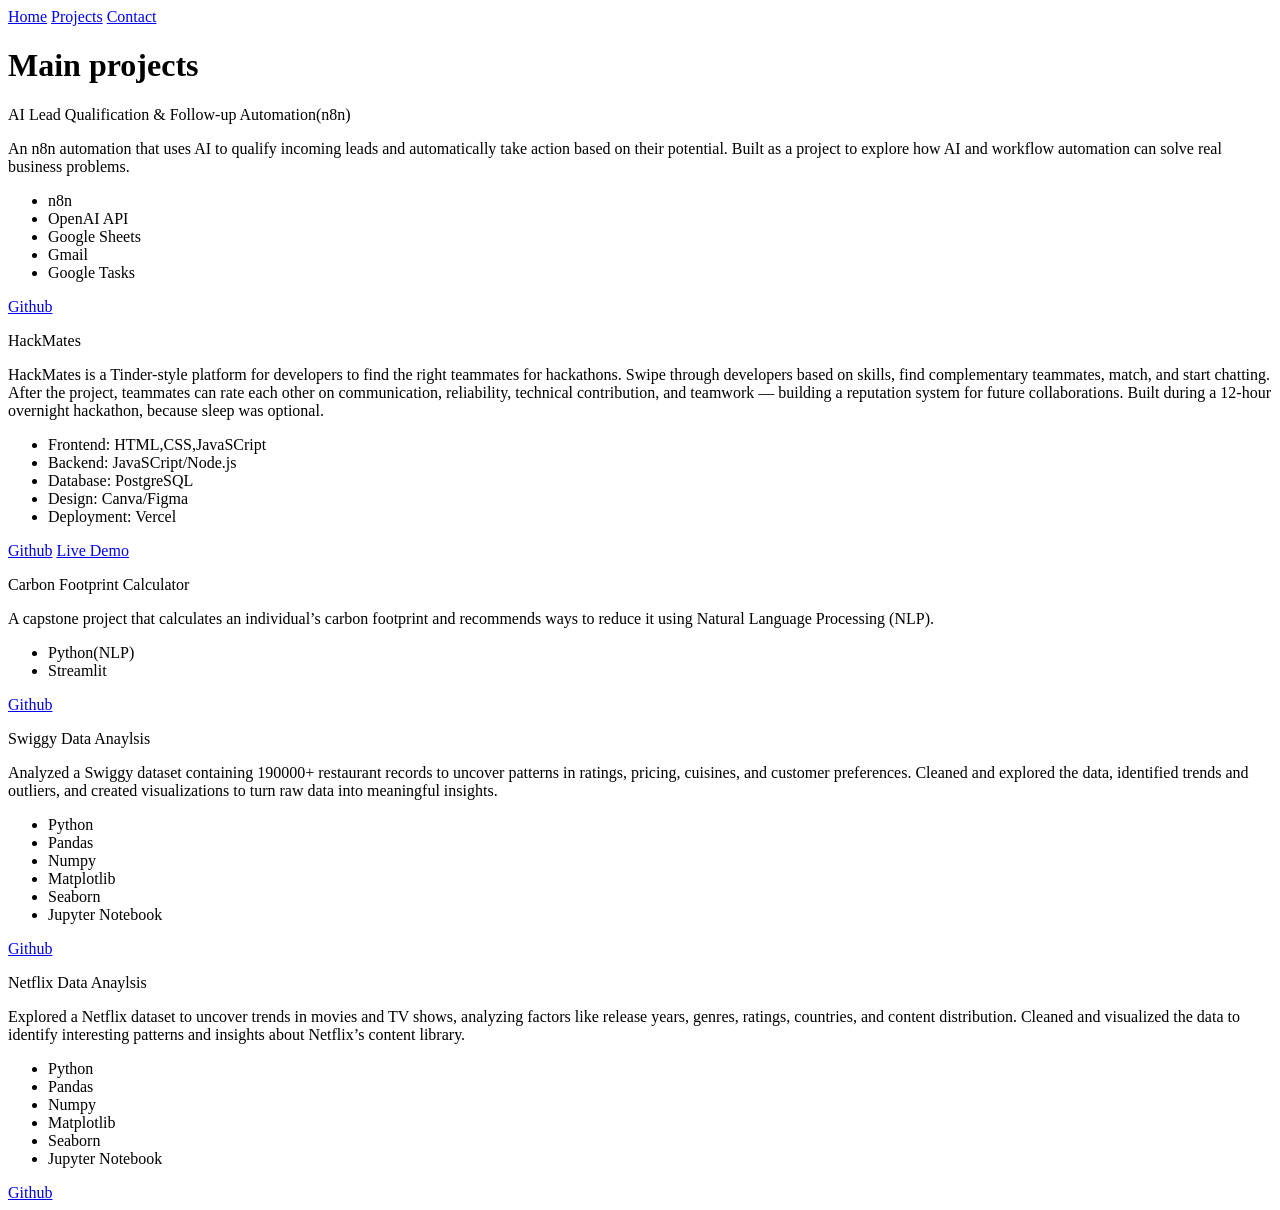
==== projects.html @ a15014ef "add projects page" ====
<!DOCTYPE html>
<html lang="en">
<head>
    <meta charset="UTF-8">
    <meta name="viewport" content="width=device-width, initial-scale=1.0">
    <title>Projects | Nirakar Naik</title>
    <link rel="stylesheet" href="style.css">
</head>
<body>
    <nav class="nav-bar">
        <a href="home.html">Home</a>
        <a href="projects.html" class="active">Projects</a>
        <a href="contact.html">Contact</a>
    </nav>

    <div class="projects-header">
        <h1 class="projects-title">Main projects</h1>
        <!-- <span class="scroll-hint">Scroll horizontally &rarr;</span> -->
    </div>

    <div class="projects">

            <div> 
                <p class="project-name">AI Lead Qualification & Follow-up Automation(n8n)</p>
                <p class="project-desc">An n8n automation that uses AI to qualify incoming leads and automatically take action based on their potential.
                    Built as a project to explore how AI and workflow automation can solve real business problems.
                </p>
                <p class="tech-stack">
                    <ul>
                        <li>n8n</li>
                        <li>OpenAI API</li>
                        <li>Google Sheets</li>
                        <li>Gmail</li>
                        <li>Google Tasks</li>
                    </ul>
                </p>
                <a href="https://github.com/NirakarNaik/n8n-Lead-Automation">Github</a>
            </div>
            
            
            <div>
                <p class="project-name">HackMates</p>
                <p class="project-desc">HackMates is a Tinder-style platform for developers to find the right teammates for hackathons.
                    Swipe through developers based on skills, find complementary teammates, match, and start chatting. After the project, teammates can rate each other on communication, reliability, technical contribution, and teamwork — building a reputation system for future collaborations.
                    Built during a 12-hour overnight hackathon, because sleep was optional.
                </p>
                <p class="tech-stack">
                    <ul>
                        <li>Frontend: HTML,CSS,JavaSCript</li>
                        <li>Backend: JavaSCript/Node.js</li>
                        <li>Database: PostgreSQL</li>
                        <li>Design: Canva/Figma</li>
                        <li>Deployment: Vercel</li>
                    </ul>
                </p>
                <a href="https://github.com/NirakarNaik/HackMates">Github</a>
                <a href="https://hack-mates-delta.vercel.app/">Live Demo</a>
            </div>
            
            <div>
                <p class="project-name">Carbon Footprint Calculator</p>
                <p class="project-desc">A capstone project that calculates an individual’s carbon footprint and recommends ways to reduce it using Natural Language Processing (NLP).
                </p>
                <p class="tech-stack">
                    <ul>
                        <li>Python(NLP)</li>
                        <li>Streamlit</li>

                    </ul>
                </p>
                <a href="https://github.com/NirakarNaik/Carbon-Footprint-Calculator">Github</a>
                <!-- <a href="https://hack-mates-delta.vercel.app/">Live Demo</a> -->
            </div>
            
            <div>
                <p class="project-name">Swiggy Data Anaylsis</p>
                <p class="project-desc">Analyzed a Swiggy dataset containing 190000+ restaurant records to uncover patterns in ratings, pricing, cuisines, and customer preferences.
                    Cleaned and explored the data, identified trends and outliers, and created visualizations to turn raw data into meaningful insights.

                <p class="tech-stack">
                    <ul>
                       <li>Python</li>
                       <li>Pandas</li>
                       <li>Numpy</li>
                       <li>Matplotlib</li>
                       <li>Seaborn</li>
                       <li>Jupyter Notebook</li>

                    </ul>
                </p>
                <a href="https://github.com/NirakarNaik/SWIGGY_DATA_ANAYLSIS">Github</a>
            </div>
            
            <div>
                <p class="project-name">Netflix Data Anaylsis</p>
                <p class="project-desc">Explored a Netflix dataset to uncover trends in movies and TV shows, analyzing factors like release years, genres, ratings, countries, and content distribution.
                    Cleaned and visualized the data to identify interesting patterns and insights about Netflix’s content library.
                <p class="tech-stack">
                    <ul>
                       <li>Python</li>
                       <li>Pandas</li>
                       <li>Numpy</li>
                       <li>Matplotlib</li>
                       <li>Seaborn</li>
                       <li>Jupyter Notebook</li>
                    </ul>
                </p>
                <a href="https://github.com/NirakarNaik/NETFLIX-DATA-ANALYSIS">Github</a>
            </div>

        </div>
</body>
</html>
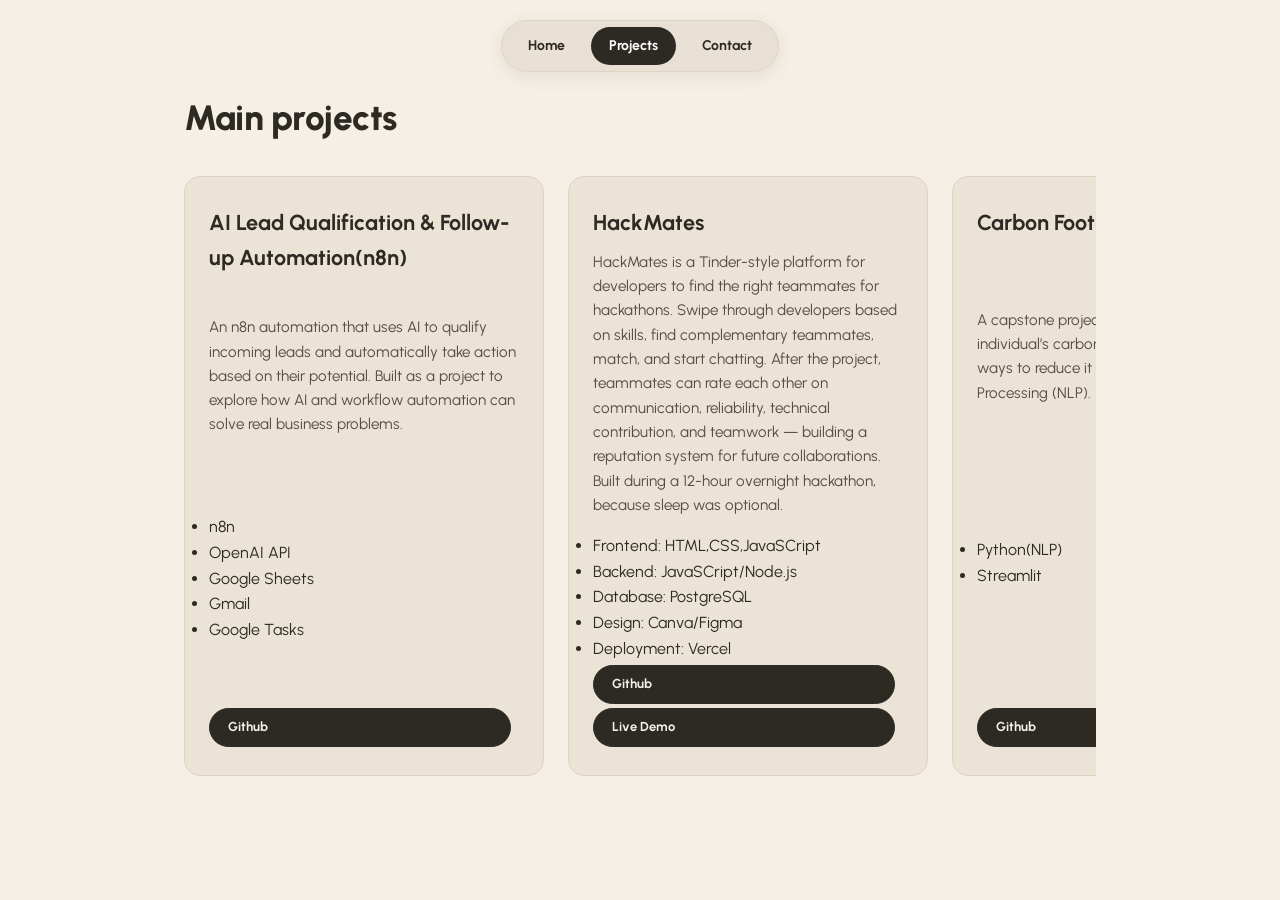
==== commit bb8b8df3: "rename home to index for vercel deploy" ====
--- a/projects.html
+++ b/projects.html
@@ -8,7 +8,7 @@
 </head>
 <body>
     <nav class="nav-bar">
-        <a href="home.html">Home</a>
+        <a href="index.html">Home</a>
         <a href="projects.html" class="active">Projects</a>
         <a href="contact.html">Contact</a>
     </nav>
--- a/style.css
+++ b/style.css
@@ -0,0 +1,477 @@
+/* Import clean modern font */
+@import url('https://fonts.googleapis.com/css2?family=Urbanist:wght@400;600;700;800&display=swap');
+
+/* Basic Reset */
+* {
+    margin: 0;
+    padding: 0;
+    box-sizing: border-box;
+}
+
+html {
+    scroll-behavior: smooth;
+}
+
+body {
+    background-color: #f5efe6;
+    color: #2d2a24;
+    font-family: 'Urbanist', -apple-system, BlinkMacSystemFont, sans-serif;
+    line-height: 1.6;
+    max-width: 960px;
+    margin: 0 auto;
+    padding: 90px 24px 80px;
+}
+
+/* Home Page Full Viewport Layout */
+body.home-page {
+    max-width: 100%;
+    margin: 0;
+    padding: 0;
+}
+
+/* Floating Navigation Bar */
+.nav-bar {
+    position: fixed;
+    top: 20px;
+    left: 50%;
+    transform: translateX(-50%);
+    display: flex;
+    gap: 8px;
+    z-index: 1000;
+    background: rgba(232, 223, 211, 0.88);
+    backdrop-filter: blur(12px);
+    -webkit-backdrop-filter: blur(12px);
+    padding: 6px 8px;
+    border-radius: 30px;
+    border: 1px solid rgba(221, 210, 193, 0.8);
+    box-shadow: 0 4px 20px rgba(0, 0, 0, 0.08);
+}
+
+.nav-bar a {
+    text-decoration: none;
+    color: #2d2a24;
+    font-size: 14px;
+    font-weight: 700;
+    padding: 8px 18px;
+    border-radius: 20px;
+    background-color: transparent;
+    transition: 0.2s ease;
+}
+
+.nav-bar a:hover {
+    background-color: #2d2a24;
+    color: #f5efe6;
+}
+
+.nav-bar a.active {
+    background-color: #2d2a24;
+    color: #ffffff;
+}
+
+/* Full Viewport Hero Screen (index.html) */
+.hero-screen {
+    position: relative;
+    width: 100%;
+    height: 100vh;
+    overflow: hidden;
+    display: flex;
+    align-items: flex-end;
+    justify-content: center;
+}
+
+.hero-bg-img {
+    position: absolute;
+    top: 0;
+    left: 0;
+    width: 100%;
+    height: 100%;
+    object-fit: cover;
+    object-position: center 25%;
+    z-index: 1;
+}
+
+.hero-overlay {
+    position: relative;
+    z-index: 2;
+    width: 100%;
+    height: 100%;
+    padding: 40px 24px;
+    display: flex;
+    flex-direction: column;
+    justify-content: center;
+    align-items: center;
+    text-align: center;
+    background: radial-gradient(circle at center, rgba(20, 18, 16, 0.25) 0%, rgba(20, 18, 16, 0.7) 100%);
+}
+
+.hero-content {
+    display: flex;
+    flex-direction: column;
+    align-items: center;
+    text-align: center;
+    margin-top: auto;
+    margin-bottom: auto;
+}
+
+.hero-role {
+    font-size: 15px;
+    font-weight: 700;
+    text-transform: uppercase;
+    letter-spacing: 0.12em;
+    color: #f5efe6;
+    opacity: 0.95;
+    /* margin-bottom: 12px; */
+    margin-top: 750px;
+    text-shadow: 0 2px 8px rgba(0, 0, 0, 0.7);
+}
+
+.hero-title {
+    font-size: clamp(2.8rem, 6vw, 4.2rem);
+    font-weight: 800;
+    color: #ffffff;
+    letter-spacing: -1px;
+    line-height: 1.05;
+    text-shadow: 0 2px 14px rgba(0, 0, 0, 0.6);
+    margin: 0;
+}
+
+.scroll-indicator {
+    position: absolute;
+    bottom: 32px;
+    left: 50%;
+    transform: translateX(-50%);
+    display: inline-flex;
+    align-items: center;
+    gap: 8px;
+    color: #ffffff;
+    text-decoration: none;
+    font-size: 13px;
+    font-weight: 700;
+    text-transform: uppercase;
+    letter-spacing: 0.05em;
+    background: rgba(255, 255, 255, 0.18);
+    backdrop-filter: blur(8px);
+    -webkit-backdrop-filter: blur(8px);
+    padding: 10px 22px;
+    border-radius: 25px;
+    border: 1px solid rgba(255, 255, 255, 0.35);
+    transition: 0.2s ease;
+}
+
+.scroll-indicator:hover {
+    background: #ffffff;
+    color: #2d2a24;
+}
+
+.scroll-indicator .arrow {
+    font-size: 16px;
+    transition: transform 0.2s ease;
+}
+
+.scroll-indicator:hover .arrow {
+    transform: translateY(3px);
+}
+
+/* Intro Section (Reached on Scroll Down) */
+.intro-section {
+    max-width: 800px;
+    margin: 0 auto;
+    padding: 120px 24px 100px;
+    min-height: 80vh;
+    display: flex;
+    flex-direction: column;
+    justify-content: center;
+}
+
+.name {
+    font-size: 3rem;
+    font-weight: 800;
+    line-height: 1.1;
+    color: #2d2a24;
+    margin-bottom: 16px;
+    letter-spacing: -0.5px;
+}
+
+#intro {
+    /* font-size: 1.18rem; */
+    font-size: 30px;
+    font-family: 'Montserrat', sans-serif;    
+    color: #554e43;
+    line-height: 1.7;
+    margin-bottom: 30px;
+    max-width: 720px;
+}
+
+/* Call to Action Buttons */
+.btn-group {
+    display: flex;
+    gap: 12px;
+    flex-wrap: wrap;
+}
+
+button {
+    font-family: inherit;
+    font-size: 14px;
+    font-weight: 700;
+    padding: 12px 26px;
+    border-radius: 25px;
+    border: 2px solid #2d2a24;
+    background-color: #2d2a24;
+    color: #f5efe6;
+    cursor: pointer;
+    transition: 0.2s ease;
+}
+
+button:hover {
+    background-color: transparent;
+    color: #2d2a24;
+}
+
+/* Secondary Button ("Download Resume") */
+button:nth-of-type(2) {
+    background-color: transparent;
+    color: #2d2a24;
+}
+
+button:nth-of-type(2):hover {
+    background-color: #2d2a24;
+    color: #f5efe6;
+}
+
+/* Projects Page Header */
+.projects-header {
+    display: flex;
+    justify-content: space-between;
+    align-items: baseline;
+    margin-bottom: 20px;
+}
+
+.projects-title {
+    font-size: 2.2rem;
+    font-weight: 800;
+    color: #2d2a24;
+    letter-spacing: -0.5px;
+}
+
+/* .scroll-hint {
+    font-size: 13px;
+    font-weight: 700;
+    color: #8c8273;
+    text-transform: uppercase;
+    letter-spacing: 0.05em;
+} */
+
+/* Projects Horizontal Card Scroll Container */
+.projects {
+    display: flex;
+    flex-direction: row;
+    gap: 24px;
+    overflow-x: auto;
+    overflow-y: hidden;
+    padding: 10px 4px 30px;
+    scroll-snap-type: x mandatory;
+    -webkit-overflow-scrolling: touch;
+    scrollbar-width: thin;
+    scrollbar-color: #cfc2af transparent;
+}
+
+/* Custom Scrollbar for horizontal scrolling */
+.projects::-webkit-scrollbar {
+    height: 6px;
+}
+
+.projects::-webkit-scrollbar-track {
+    background: #ede5d8;
+    border-radius: 10px;
+}
+
+.projects::-webkit-scrollbar-thumb {
+    background: #cfc2af;
+    border-radius: 10px;
+}
+
+.projects::-webkit-scrollbar-thumb:hover {
+    background: #2d2a24;
+}
+
+/* Project Cards */
+.projects > div {
+    flex: 0 0 360px;
+    max-width: 85vw;
+    scroll-snap-align: start;
+    background-color: #ebe3d5;
+    border: 1px solid #ddd2c1;
+    border-radius: 16px;
+    padding: 28px 24px;
+    display: flex;
+    flex-direction: column;
+    justify-content: space-between;
+    transition: transform 0.2s ease, background-color 0.2s ease, border-color 0.2s ease;
+    
+    /* Animation with Staggered Entrance Delays */
+    opacity: 0;
+    transform: translateY(20px);
+    animation: cardSlideUp 0.5s ease forwards;
+}
+
+.projects > div:hover {
+    background-color: #fdfaf6;
+    border-color: #cfc2af;
+    transform: translateY(-4px);
+}
+
+/* Staggered Animation Delay for Each Project Card */
+.projects > div:nth-child(1) { animation-delay: 0.1s; }
+.projects > div:nth-child(2) { animation-delay: 0.25s; }
+.projects > div:nth-child(3) { animation-delay: 0.4s; }
+.projects > div:nth-child(4) { animation-delay: 0.55s; }
+.projects > div:nth-child(5) { animation-delay: 0.7s; }
+.projects > div:nth-child(6) { animation-delay: 0.85s; }
+
+@keyframes cardSlideUp {
+    from {
+        opacity: 0;
+        transform: translateY(20px);
+    }
+    to {
+        opacity: 1;
+        transform: translateY(0);
+    }
+}
+
+.project-name {
+    font-size: 1.35rem;
+    font-weight: 700;
+    color: #2d2a24;
+    margin-bottom: 10px;
+}
+
+.project-desc {
+    font-size: 0.95rem;
+    color: #554e43;
+    line-height: 1.6;
+    margin-bottom: 16px;
+}
+
+/* Tech Stack Tags */
+.tech-stack ul {
+    list-style: none;
+    display: flex;
+    flex-wrap: wrap;
+    gap: 8px;
+    margin-bottom: 20px;
+}
+
+.tech-stack ul li {
+    font-size: 12px;
+    font-weight: 600;
+    background-color: #f5efe6;
+    border: 1px solid #ded3c1;
+    color: #4a4338;
+    padding: 4px 12px;
+    border-radius: 15px;
+}
+
+/* Project Links */
+.projects > div a {
+    display: inline-block;
+    text-decoration: none;
+    font-size: 13px;
+    font-weight: 700;
+    color: #f5efe6;
+    background-color: #2d2a24;
+    border: 1px solid #2d2a24;
+    padding: 8px 18px;
+    border-radius: 20px;
+    margin-right: 8px;
+    margin-top: 4px;
+    transition: 0.2s ease;
+}
+
+.projects > div a:hover {
+    background-color: transparent;
+    color: #2d2a24;
+}
+
+/* Contact Page */
+.contact-links {
+    display: flex;
+    flex-direction: row;
+    justify-content: center;
+    align-items: center;
+    gap: 14px;
+    max-width: 280px;
+    width: 100%;
+    margin: 20px auto 0;
+}
+
+.contact-links a {
+    display: block;
+    text-decoration: none;
+    text-align: center;
+    background-color: #ebe3d5;
+    color: #2d2a24;
+    border: 1px solid #ddd2c1;
+    font-weight: 700;
+    font-size: 15px;
+    padding: 14px 20px;
+    border-radius: 25px;
+    transition: 0.2s ease;
+}
+
+.contact-links a:hover {
+    background-color: #2d2a24;
+    color: #f5efe6;
+    border-color: #2d2a24;
+}
+
+/* Responsive - Mobile Friendly */
+@media (max-width: 600px) {
+    body:not(.home-page) {
+        padding: 80px 16px 60px;
+    }
+
+    .hero-overlay {
+        padding: 30px 18px;
+    }
+
+    .hero-role {
+        font-size: 13px;
+        letter-spacing: 0.08em;
+    }
+
+    .hero-title {
+        font-size: 2.4rem;
+    }
+
+    .scroll-indicator {
+        bottom: 24px;
+        font-size: 12px;
+        padding: 8px 18px;
+    }
+
+    .intro-section {
+        padding: 60px 20px 80px;
+    }
+
+    .name {
+        font-size: 2.2rem;
+    }
+
+    .projects-title {
+        font-size: 1.8rem;
+    }
+
+    .projects > div {
+        flex: 0 0 85vw;
+    }
+
+    .btn-group {
+        flex-direction: column;
+    }
+
+    button {
+        width: 100%;
+    }
+}
+
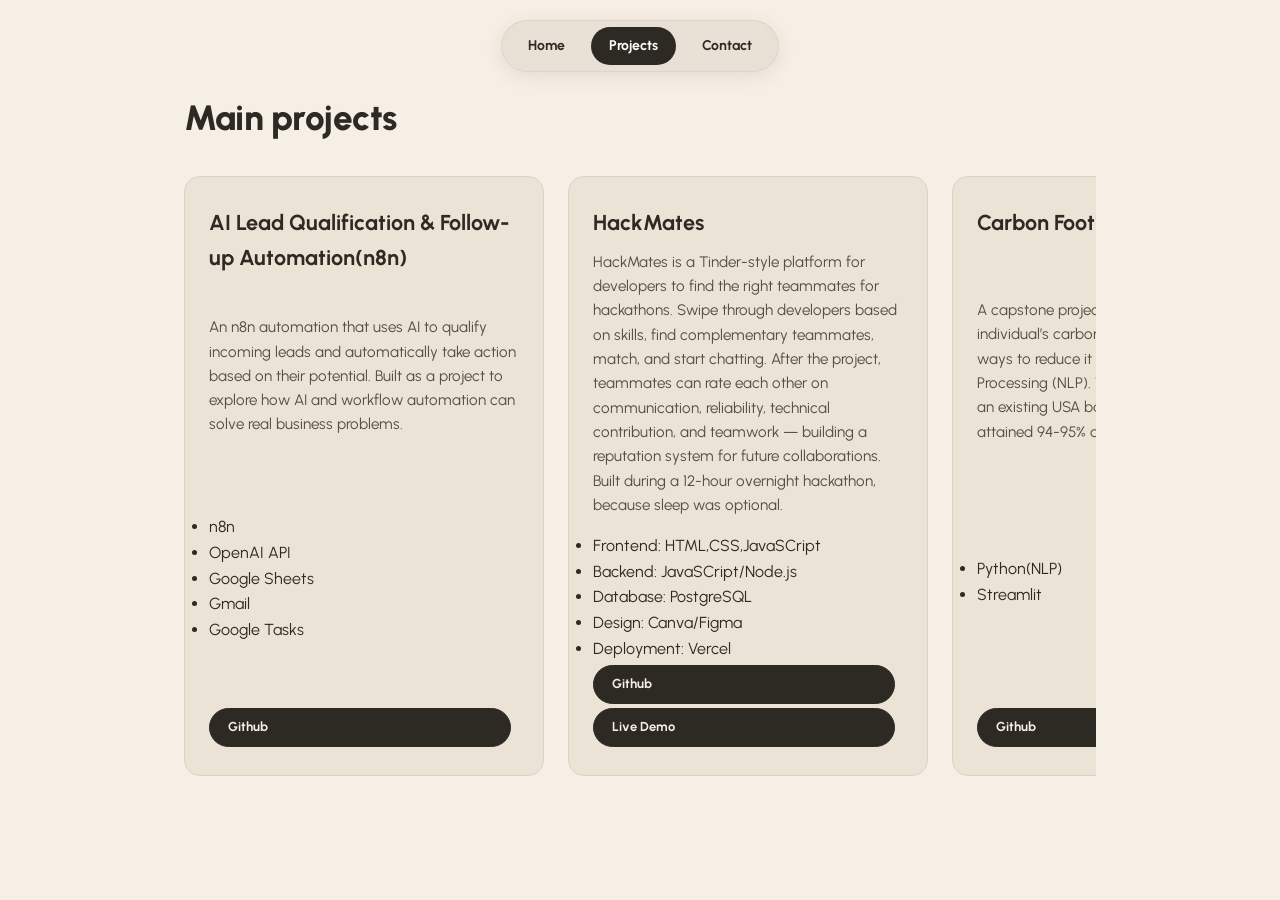
==== commit 9e0f1189: "add new project" ====
--- a/projects.html
+++ b/projects.html
@@ -60,6 +60,7 @@
             <div>
                 <p class="project-name">Carbon Footprint Calculator</p>
                 <p class="project-desc">A capstone project that calculates an individual’s carbon footprint and recommends ways to reduce it using Natural Language Processing (NLP).
+                    Tested and compared with an existing USA based similar product and attained 94-95% accuracy. 
                 </p>
                 <p class="tech-stack">
                     <ul>
--- a/style.css
+++ b/style.css
@@ -1,7 +1,5 @@
-/* Import clean modern font */
 @import url('https://fonts.googleapis.com/css2?family=Urbanist:wght@400;600;700;800&display=swap');
 
-/* Basic Reset */
 * {
     margin: 0;
     padding: 0;
@@ -22,14 +20,12 @@
     padding: 90px 24px 80px;
 }
 
-/* Home Page Full Viewport Layout */
 body.home-page {
     max-width: 100%;
     margin: 0;
     padding: 0;
 }
 
-/* Floating Navigation Bar */
 .nav-bar {
     position: fixed;
     top: 20px;
@@ -68,7 +64,6 @@
     color: #ffffff;
 }
 
-/* Full Viewport Hero Screen (index.html) */
 .hero-screen {
     position: relative;
     width: 100%;
@@ -110,7 +105,7 @@
     align-items: center;
     text-align: center;
     margin-top: auto;
-    margin-bottom: auto;
+    margin-bottom: 90px;
 }
 
 .hero-role {
@@ -120,8 +115,7 @@
     letter-spacing: 0.12em;
     color: #f5efe6;
     opacity: 0.95;
-    /* margin-bottom: 12px; */
-    margin-top: 750px;
+    margin: 0 0 12px;
     text-shadow: 0 2px 8px rgba(0, 0, 0, 0.7);
 }
 
@@ -134,6 +128,7 @@
     text-shadow: 0 2px 14px rgba(0, 0, 0, 0.6);
     margin: 0;
 }
+
 
 .scroll-indicator {
     position: absolute;
@@ -172,7 +167,6 @@
     transform: translateY(3px);
 }
 
-/* Intro Section (Reached on Scroll Down) */
 .intro-section {
     max-width: 800px;
     margin: 0 auto;
@@ -193,7 +187,6 @@
 }
 
 #intro {
-    /* font-size: 1.18rem; */
     font-size: 30px;
     font-family: 'Montserrat', sans-serif;    
     color: #554e43;
@@ -202,7 +195,6 @@
     max-width: 720px;
 }
 
-/* Call to Action Buttons */
 .btn-group {
     display: flex;
     gap: 12px;
@@ -227,7 +219,6 @@
     color: #2d2a24;
 }
 
-/* Secondary Button ("Download Resume") */
 button:nth-of-type(2) {
     background-color: transparent;
     color: #2d2a24;
@@ -238,7 +229,6 @@
     color: #f5efe6;
 }
 
-/* Projects Page Header */
 .projects-header {
     display: flex;
     justify-content: space-between;
@@ -253,15 +243,7 @@
     letter-spacing: -0.5px;
 }
 
-/* .scroll-hint {
-    font-size: 13px;
-    font-weight: 700;
-    color: #8c8273;
-    text-transform: uppercase;
-    letter-spacing: 0.05em;
-} */
-
-/* Projects Horizontal Card Scroll Container */
+
 .projects {
     display: flex;
     flex-direction: row;
@@ -275,7 +257,6 @@
     scrollbar-color: #cfc2af transparent;
 }
 
-/* Custom Scrollbar for horizontal scrolling */
 .projects::-webkit-scrollbar {
     height: 6px;
 }
@@ -294,7 +275,6 @@
     background: #2d2a24;
 }
 
-/* Project Cards */
 .projects > div {
     flex: 0 0 360px;
     max-width: 85vw;
@@ -308,7 +288,6 @@
     justify-content: space-between;
     transition: transform 0.2s ease, background-color 0.2s ease, border-color 0.2s ease;
     
-    /* Animation with Staggered Entrance Delays */
     opacity: 0;
     transform: translateY(20px);
     animation: cardSlideUp 0.5s ease forwards;
@@ -320,7 +299,6 @@
     transform: translateY(-4px);
 }
 
-/* Staggered Animation Delay for Each Project Card */
 .projects > div:nth-child(1) { animation-delay: 0.1s; }
 .projects > div:nth-child(2) { animation-delay: 0.25s; }
 .projects > div:nth-child(3) { animation-delay: 0.4s; }
@@ -353,7 +331,6 @@
     margin-bottom: 16px;
 }
 
-/* Tech Stack Tags */
 .tech-stack ul {
     list-style: none;
     display: flex;
@@ -372,7 +349,6 @@
     border-radius: 15px;
 }
 
-/* Project Links */
 .projects > div a {
     display: inline-block;
     text-decoration: none;
@@ -393,7 +369,6 @@
     color: #2d2a24;
 }
 
-/* Contact Page */
 .contact-links {
     display: flex;
     flex-direction: row;
@@ -425,7 +400,6 @@
     border-color: #2d2a24;
 }
 
-/* Responsive - Mobile Friendly */
 @media (max-width: 600px) {
     body:not(.home-page) {
         padding: 80px 16px 60px;
